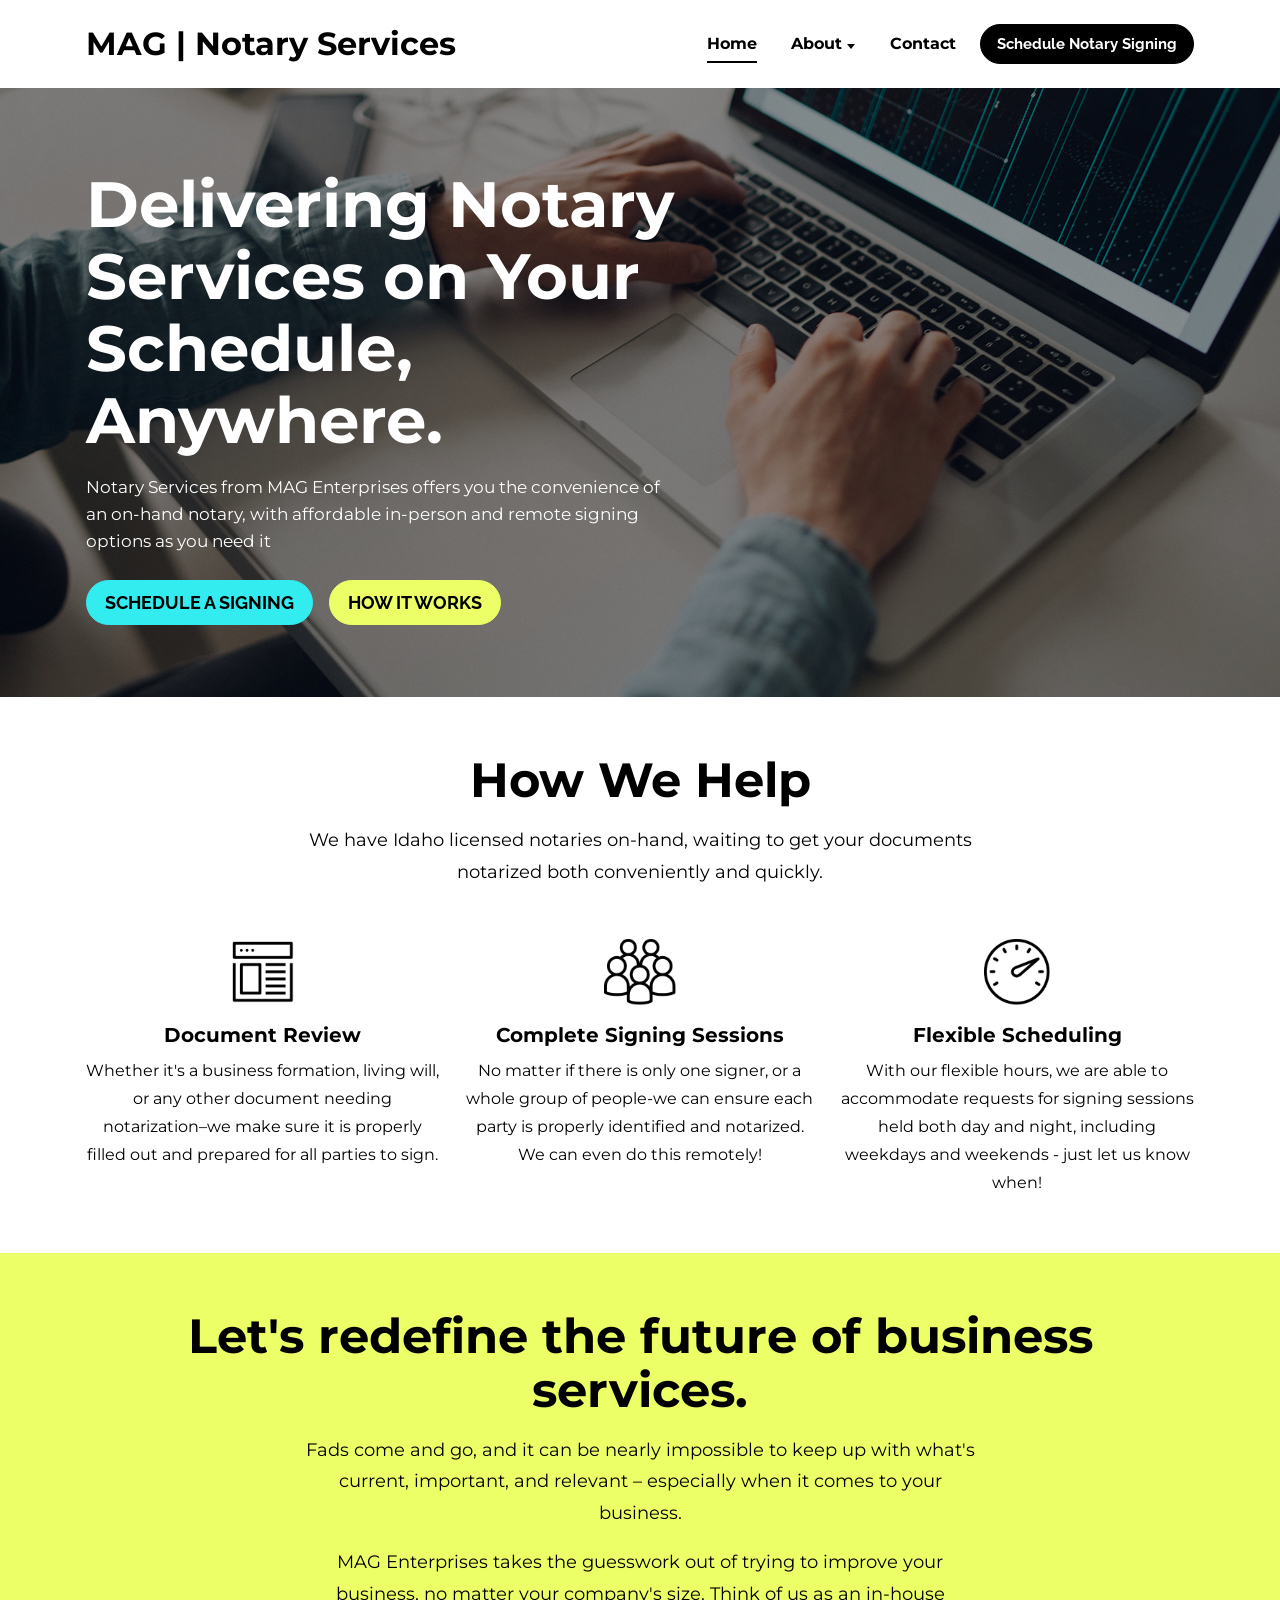
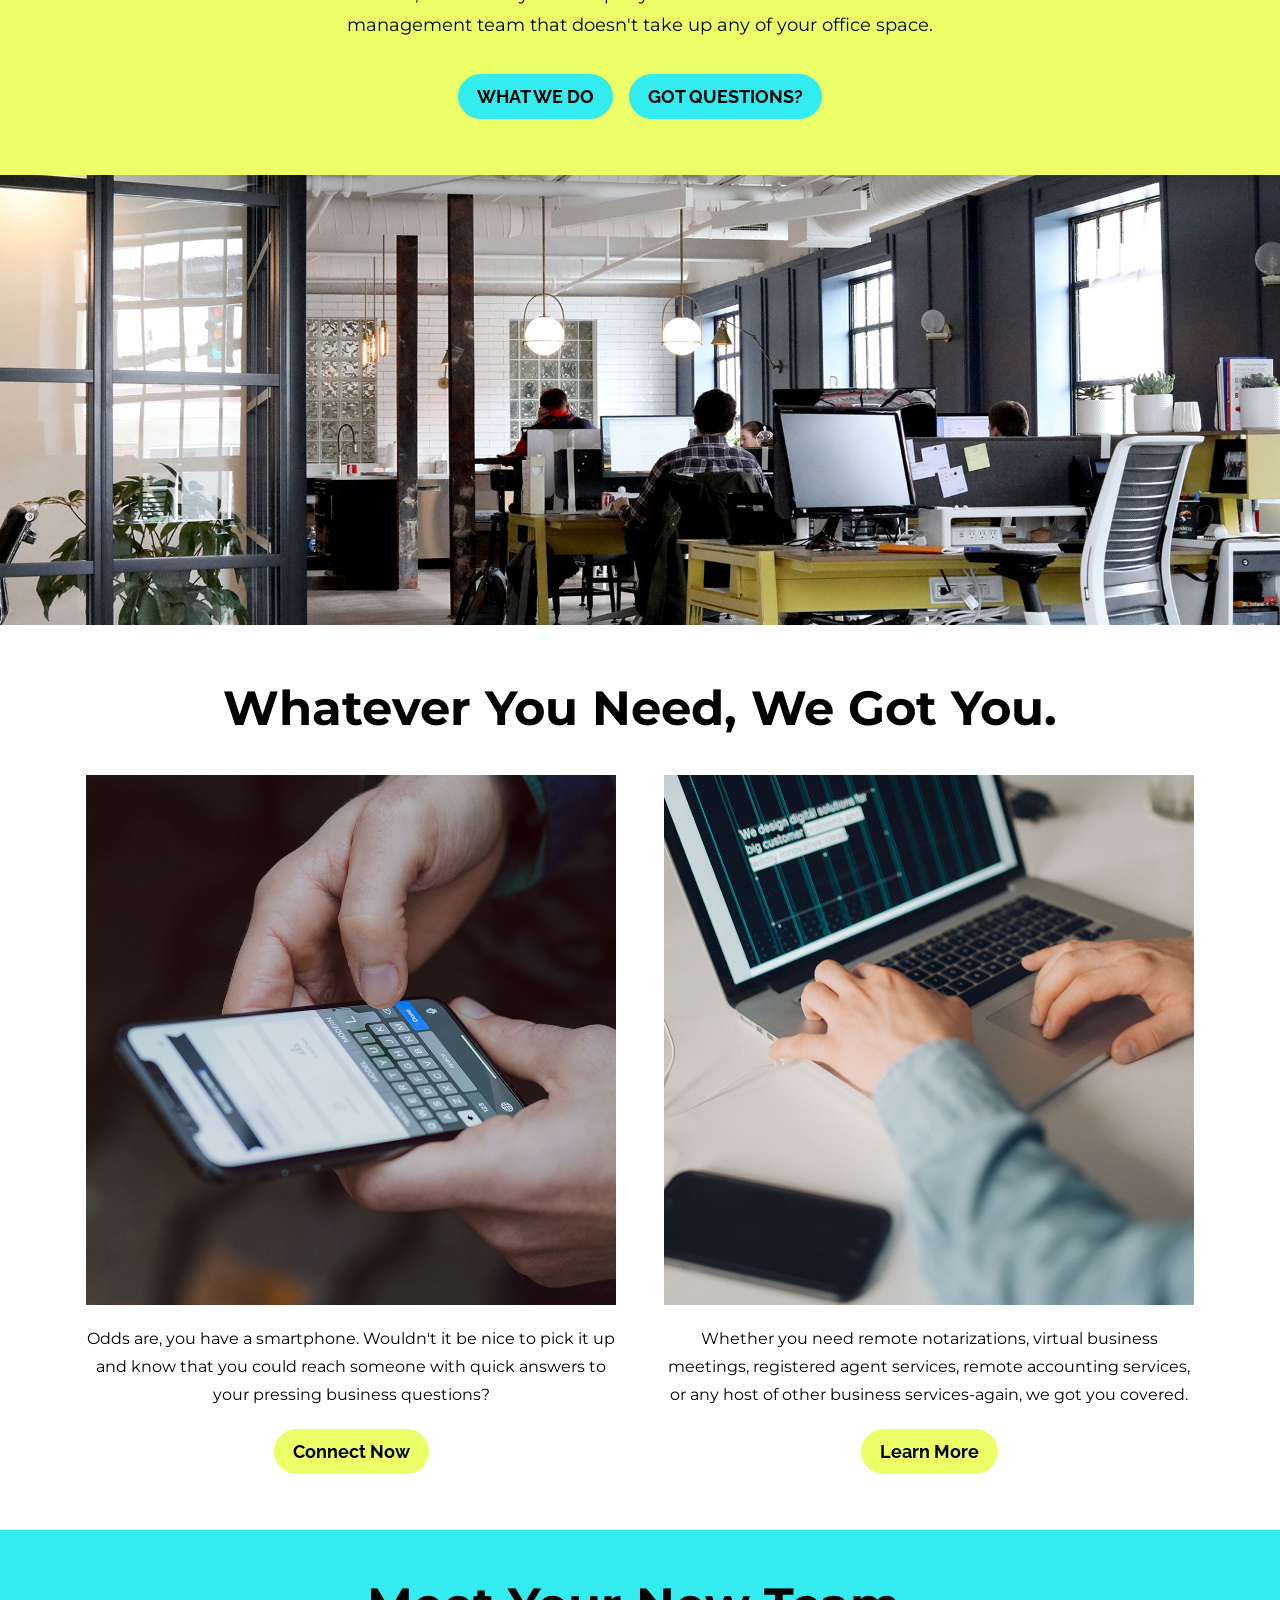
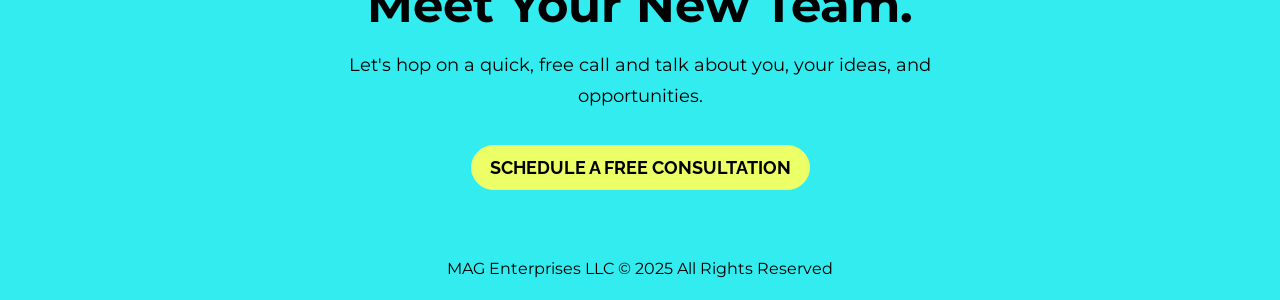
==== index.html @ 3c6b7f9f "Idaho-Notary.com static site" ====
<!DOCTYPE html>
<html lang="en">
<head>
  <meta charset="utf-8">
  <meta name="viewport" content="width=device-width, initial-scale=1">
  <title>Home</title>
  <meta name="description" content="Best Idaho Notary, including Remote Notary Services, serving Boise, Meridian, Eagle, Nampa, Caldwell, Kuna, Star, Middleton, Emmett, and the Treasure Valley">
  <meta name="keywords" content="notary, best notary, remote notary, idaho notary, boise notary, online notary, nampa notary, caldwell notary, meridian notary, kuna notary, eagle notary, star notary, middleton notary, treasure valley notary, idaho notary online, idaho notary remote, notary near me">
  <link rel="canonical" href="https://www.idaho-notary.com/">
  <meta property="og:title" content="Home">
  <meta property="og:description" content="Best Idaho Notary, including Remote Notary Services, serving Boise, Meridian, Eagle, Nampa, Caldwell, Kuna, Star, Middleton, Emmett, and the Treasure Valley">
  <meta property="og:image" content="https://www.idaho-notary.com/assets/images/og-image.jpg">
  <meta property="og:image:width" content="1200">
  <meta property="og:image:height" content="630">
  <meta property="og:url" content="https://www.idaho-notary.com/">
  <meta property="og:type" content="website">
  <meta property="og:site_name" content="www.idaho-notary.com">
  <meta property="og:locale" content="en_US">
  <meta name="twitter:card" content="summary_large_image">
  <meta name="twitter:title" content="Home">
  <meta name="twitter:description" content="Best Idaho Notary, including Remote Notary Services, serving Boise, Meridian, Eagle, Nampa, Caldwell, Kuna, Star, Middleton, Emmett, and the Treasure Valley">
  <meta name="twitter:image" content="https://www.idaho-notary.com/assets/images/og-image.jpg">
  <link rel="icon" type="image/png" sizes="32x32" href="assets/images/favicon-32.png">
  <link rel="apple-touch-icon" href="assets/images/apple-touch-icon.png">
  <link rel="stylesheet" href="assets/css/fonts.css">
  <link rel="stylesheet" href="assets/css/site.css">
</head>
<body>
  <header class="site-header">
    <div class="container header-inner">
      <a class="logo" href="index.html">MAG | Notary Services</a>
      <button class="nav-toggle" type="button" aria-label="Open menu" aria-expanded="false"><span></span></button>
      <nav class="site-nav" aria-label="Primary">
        <ul>
          <li><a class="nav-link is-active" href="index.html">Home</a></li>
          <li class="has-sub">
            <a class="nav-link" href="about-us.html">About <span class="caret" aria-hidden="true"></span></a>
            <div class="subnav">
              <a href="about-us.html">About</a>
              <a href="notary-pricing.html">Notary Services &amp; Pricing</a>
              <a href="team.html">Meet the Team</a>
            </div>
          </li>
          <li><a class="nav-link" href="contact.html">Contact</a></li>
          <li><a class="btn btn-dark" href="https://calendly.com/mag-idaho">Schedule Notary Signing</a></li>
        </ul>
      </nav>
    </div>
  </header>

  <main>
    <section class="hero hero-home" style="background-image: linear-gradient(rgba(0,0,0,0.39),rgba(0,0,0,0.39)), url('assets/images/hero-signing.jpg');">
      <div class="container">
        <div class="hero-narrow">
          <h1>Delivering Notary Services on Your Schedule, Anywhere.</h1>
          <p class="lede">Notary Services from MAG Enterprises offers you the convenience of an on-hand notary, with affordable in-person and remote signing options as you need it</p>
          <div class="btn-row">
            <a class="btn btn-cyan" href="https://calendly.com/mag-idaho"><b>SCHEDULE A SIGNING</b></a>
            <a class="btn btn-lime" href="notary-pricing.html"><b>HOW IT WORKS</b></a>
          </div>
        </div>
      </div>
    </section>

    <section class="section">
      <div class="container center">
        <h1 class="headline">How We Help</h1>
        <p class="lede-center">We have Idaho licensed notaries on-hand, waiting to get your documents notarized both conveniently and quickly.</p>
        <div class="icon-grid cols-3">
          <div class="icon-card">
            <img src="assets/images/icon-document.png" alt="">
            <h3>Document Review</h3>
            <p>Whether it's a business formation, living will, or any other document needing notarization–we make sure it is properly filled out and prepared for all parties to sign.</p>
          </div>
          <div class="icon-card">
            <img src="assets/images/icon-people.png" alt="">
            <h3>Complete Signing Sessions</h3>
            <p>No matter if there is only one signer, or a whole group of people-we can ensure each party is properly identified and notarized. We can even do this remotely!</p>
          </div>
          <div class="icon-card">
            <img src="assets/images/icon-clock.png" alt="">
            <h3>Flexible Scheduling</h3>
            <p>With our flexible hours, we are able to accommodate requests for signing sessions held both day and night, including weekdays and weekends - just let us know when!</p>
          </div>
        </div>
      </div>
    </section>

    <section class="band-lime">
      <div class="container">
        <h1 class="headline">Let's redefine the future of business services.</h1>
        <p class="lede-center">Fads come and go, and it can be nearly impossible to keep up with what's current, important, and relevant – especially when it comes to your business.</p>
        <p class="lede-center">MAG Enterprises takes the guesswork out of trying to improve your business, no matter your company's size. Think of us as an in-house management team that doesn't take up any of your office space.</p>
        <div class="btn-row center mt-32">
          <a class="btn btn-cyan" href="about-us.html"><b>WHAT WE DO</b></a>
          <a class="btn btn-cyan" href="contact.html"><b>GOT QUESTIONS?</b></a>
        </div>
      </div>
    </section>

    <div class="full-bleed" style="background-image: url('assets/images/office-workspace.jpg');" role="img" aria-label=""></div>

    <section class="section">
      <div class="container center">
        <h1 class="headline">Whatever You Need, We Got You.</h1>
        <div class="two-up">
          <figure>
            <img src="assets/images/photo-phone.jpg" alt="">
            <figcaption>
              <p>Odds are, you have a smartphone. Wouldn't it be nice to pick it up and know that you could reach someone with quick answers to your pressing business questions?</p>
              <a class="btn btn-lime" href="contact.html"><b>Connect Now</b></a>
            </figcaption>
          </figure>
          <figure>
            <img src="assets/images/photo-laptop.jpg" alt="">
            <figcaption>
              <p>Whether you need remote notarizations, virtual business meetings, registered agent services, remote accounting services, or any host of other business services-again, we got you covered.</p>
              <a class="btn btn-lime" href="about-us.html"><b>Learn More</b></a>
            </figcaption>
          </figure>
        </div>
      </div>
    </section>

    <section class="band-cyan">
      <div class="container">
        <h1 class="headline">Meet Your New Team.</h1>
        <p class="lede-center">Let's hop on a quick, free call and talk about you, your ideas, and opportunities.</p>
        <div class="mt-32">
          <a class="btn btn-lime" href="contact.html"><b>SCHEDULE A FREE CONSULTATION</b></a>
        </div>
      </div>
    </section>
  </main>

  <footer class="site-footer">
    <p>MAG Enterprises LLC © 2025 All Rights Reserved</p>
  </footer>
  <script src="assets/js/site.js"></script>
</body>
</html>
---- assets/css/fonts.css ----
/* Local latin fonts (Montserrat and Raleway files include a weight axis). */

@font-face {
  font-family: 'Montserrat';
  font-style: normal;
  font-weight: 100 900;
  font-display: swap;
  src: url('../fonts/montserrat.woff2') format('woff2');
  unicode-range: U+0000-00FF, U+0131, U+0152-0153, U+02BB-02BC, U+02C6, U+02DA, U+02DC, U+0304, U+0308, U+0329, U+2000-206F, U+20AC, U+2122, U+2191, U+2193, U+2212, U+2215, U+FEFF, U+FFFD;
}

@font-face {
  font-family: 'Raleway';
  font-style: normal;
  font-weight: 100 900;
  font-display: swap;
  src: url('../fonts/raleway.woff2') format('woff2');
  unicode-range: U+0000-00FF, U+0131, U+0152-0153, U+02BB-02BC, U+02C6, U+02DA, U+02DC, U+0304, U+0308, U+0329, U+2000-206F, U+20AC, U+2122, U+2191, U+2193, U+2212, U+2215, U+FEFF, U+FFFD;
}

@font-face {
  font-family: 'Lato';
  font-style: normal;
  font-weight: 400;
  font-display: swap;
  src: url('../fonts/lato-normal-400.woff2') format('woff2');
  unicode-range: U+0000-00FF, U+0131, U+0152-0153, U+02BB-02BC, U+02C6, U+02DA, U+02DC, U+0304, U+0308, U+0329, U+2000-206F, U+20AC, U+2122, U+2191, U+2193, U+2212, U+2215, U+FEFF, U+FFFD;
}

@font-face {
  font-family: 'Lato';
  font-style: normal;
  font-weight: 700;
  font-display: swap;
  src: url('../fonts/lato-normal-700.woff2') format('woff2');
  unicode-range: U+0000-00FF, U+0131, U+0152-0153, U+02BB-02BC, U+02C6, U+02DA, U+02DC, U+0304, U+0308, U+0329, U+2000-206F, U+20AC, U+2122, U+2191, U+2193, U+2212, U+2215, U+FEFF, U+FFFD;
}
---- assets/css/site.css ----
/* Idaho Notary — static replica of the Leadpages site, no Leadpages code. */
:root {
  --black: #000;
  --white: #fff;
  --cyan: rgb(50, 236, 239);
  --cyan-hover: rgb(39, 186, 188);
  --lime: rgb(237, 255, 103);
  --lime-hover: rgb(190, 204, 82);
  --purple: rgb(101, 66, 255);
  --purple-hover: rgb(81, 53, 204);
  --muted: #999;
  --soft: #f4f4f4;
  --text: #000;
  --header-h: 88px;
  --container: 1140px;
  --radius-pill: 10000px;
  --font: "Montserrat", sans-serif;
  --font-btn: "Raleway", sans-serif;
}

*, *::before, *::after { box-sizing: border-box; }
html { scroll-behavior: smooth; }
html, body { margin: 0; padding: 0; }
body {
  font-family: var(--font);
  font-weight: 400;
  color: var(--text);
  background: var(--white);
  line-height: 1.75;
  min-height: 100vh;
  display: flex;
  flex-direction: column;
  -webkit-font-smoothing: antialiased;
}
main { flex: 1 0 auto; }

img { max-width: 100%; height: auto; display: block; }
a { color: inherit; }
h1, h2, h3, h4 { font-family: var(--font); font-weight: 700; font-style: normal; margin: 0; line-height: 1.125; color: #000; }
p { margin: 0 0 1em; }
p:last-child { margin-bottom: 0; }

.container {
  width: 100%;
  max-width: var(--container);
  margin: 0 auto;
  padding: 0 20px;
}
@media (min-width: 768px) {
  .container { padding: 0 24px; }
}
@media (min-width: 1140px) {
  .container { padding: 0 16px; }
}

/* Buttons */
.btn {
  display: inline-flex;
  align-items: center;
  justify-content: center;
  border-style: solid;
  border-width: 1px;
  text-align: center;
  font-family: var(--font-btn);
  font-weight: 700;
  text-shadow: none;
  text-decoration: none;
  text-transform: none;
  letter-spacing: 0;
  transition: color 0.2s linear, background 0.2s linear, border-color 0.2s linear;
  position: relative;
  min-height: 36px;
  min-width: 72px;
  padding: 8px 18px;
  border-radius: var(--radius-pill);
  cursor: pointer;
  line-height: 1.5;
  font-size: 1.125rem;
  white-space: nowrap;
}
.btn-sm { font-size: 1rem; padding: 8px 18px; }
.btn-md { font-size: 1.125rem; padding: 10px 22px; min-height: 42px; }
.btn-lg { font-size: 1.125rem; padding: 12px 28px; }
.btn-full { width: 100%; }
.btn-wide { min-width: 260px; padding: 12px 36px; }
.btn-block { width: 100%; max-width: 420px; }

.btn-cyan { background: var(--cyan); border-color: var(--cyan); color: #000; }
.btn-cyan:hover { background: var(--cyan-hover); border-color: var(--cyan-hover); color: #000; }
.btn-lime { background: var(--lime); border-color: var(--lime); color: #000; }
.btn-lime:hover { background: var(--lime-hover); border-color: var(--lime-hover); color: #000; }
.btn-dark { background: #000; border-color: #000; color: #fff; font-size: 0.95rem; padding: 8px 16px; min-height: 40px; }
.btn-dark:hover { background: rgb(51,51,51); border-color: rgb(51,51,51); color: #fff; }
.btn-purple {
  background: var(--purple);
  border-color: var(--purple);
  color: #fff;
  font-family: var(--font);
  font-weight: 700;
  border-radius: 1px;
  min-height: 48px;
  padding: 14px 24px;
  width: 100%;
  font-size: 1rem;
}
.btn-purple:hover { background: var(--purple-hover); border-color: var(--purple-hover); color: #fff; }

.btn-row { display: flex; flex-wrap: wrap; gap: 16px; }
.btn-row.center { justify-content: center; }

/* Header */
.site-header {
  position: sticky;
  top: 0;
  left: 0;
  z-index: 50;
  width: 100%;
  background: #fff;
  transition: box-shadow 0.2s linear;
}
.site-header.scrolled { box-shadow: 0 0 2px 0 rgba(0,0,0,0.25), 0 1px 3px 0 rgba(0,0,0,0.2); }
.header-inner {
  display: flex;
  align-items: center;
  justify-content: space-between;
  min-height: var(--header-h);
  gap: 16px;
}
.logo {
  color: #000;
  font-family: var(--font);
  font-size: 2em;
  font-weight: 700;
  text-decoration: none;
  white-space: nowrap;
  line-height: 1.1;
}
@media (max-width: 959px) {
  .logo { font-size: 22px; padding-left: 8px; }
  .header-inner { min-height: 72px; }
}

.nav-toggle {
  display: none;
  background: none;
  border: 0;
  width: 44px;
  height: 44px;
  margin-right: 4px;
  cursor: pointer;
  position: relative;
  z-index: 60;
}
.nav-toggle span,
.nav-toggle span::before,
.nav-toggle span::after {
  display: block;
  width: 22px;
  height: 2px;
  background: #000;
  position: absolute;
  left: 11px;
  content: "";
  transition: transform 0.2s ease, top 0.2s ease, opacity 0.2s ease;
}
.nav-toggle span { top: 21px; }
.nav-toggle span::before { top: -7px; }
.nav-toggle span::after { top: 7px; }
.nav-open .nav-toggle span { background: transparent; }
.nav-open .nav-toggle span::before { top: 0; transform: rotate(45deg); }
.nav-open .nav-toggle span::after { top: 0; transform: rotate(-45deg); }

.site-nav { display: flex; align-items: center; }
.site-nav ul { display: flex; align-items: center; list-style: none; margin: 0; padding: 0; }
.site-nav a.nav-link {
  display: inline-block;
  color: #000;
  font-weight: 700;
  font-style: normal;
  text-decoration: none;
  margin-left: calc(12px + 0.67em);
  margin-right: 12px;
  padding: calc(10px + 0.32em) 0;
  position: relative;
  font-size: 1rem;
}
.site-nav a.nav-link::after {
  content: "";
  position: absolute;
  bottom: 6px;
  left: 0;
  right: 0;
  height: 2px;
  background: #000;
  opacity: 0;
  transition: all 0.1s ease;
}
.site-nav a.nav-link:hover::after,
.site-nav a.nav-link.is-active::after { opacity: 1; bottom: 10px; }
.site-nav .btn-dark { margin-left: 12px; }

.has-sub { position: relative; }
.has-sub > .nav-link { display: inline-flex; align-items: center; gap: 6px; }
.has-sub > .nav-link .caret {
  width: 0; height: 0;
  border-left: 4px solid transparent;
  border-right: 4px solid transparent;
  border-top: 5px solid #000;
  display: inline-block;
}
.subnav {
  display: none;
  position: absolute;
  top: 100%;
  right: 0;
  min-width: 220px;
  max-width: 320px;
  background: #fff;
  border-radius: 3px;
  box-shadow: 0 3px 6px 0 rgba(0,0,0,0.23), 0 3px 6px 0 rgba(0,0,0,0.16);
  padding: 12px;
  z-index: 70;
}
.has-sub:hover .subnav,
.has-sub:focus-within .subnav { display: block; }
.subnav a {
  display: block;
  color: #000;
  font-weight: 700;
  text-decoration: none;
  padding: 10px 12px;
  white-space: nowrap;
}
.subnav a:hover { background: #f5f5f5; }

@media (max-width: 959px) {
  .nav-toggle { display: block; }
  .site-nav {
    display: none;
    position: absolute;
    top: 100%;
    left: 0;
    right: 0;
    background: #fff;
    box-shadow: 0 4px 12px rgba(0,0,0,0.12);
    padding: 8px 20px 24px;
  }
  .nav-open .site-nav { display: block; }
  .site-nav ul { flex-direction: column; align-items: stretch; }
  .site-nav a.nav-link { margin: 0; padding: 14px 0; border-bottom: 1px solid #eee; }
  .site-nav a.nav-link::after { display: none; }
  .site-nav .btn-dark { margin: 16px 0 0; width: 100%; }
  .subnav {
    display: block;
    position: static;
    box-shadow: none;
    padding: 0 0 0 12px;
    min-width: 0;
    max-width: none;
  }
  .has-sub:hover .subnav { display: block; }
}

/* Footer */
.site-footer {
  background: var(--cyan);
  color: #000;
  text-align: center;
  padding: 18px 16px;
  font-size: 0.875rem;
  line-height: 1.125;
}
@media (min-width: 768px) {
  .site-footer { font-size: 1rem; padding: 22px 16px; }
}

/* Heroes */
.hero {
  position: relative;
  min-height: 50vh;
  background-size: cover;
  background-position: center center;
  background-repeat: no-repeat;
  color: #fff;
  display: flex;
  align-items: center;
}
.hero-home { padding: 64px 0 56px; }
.hero-overlay { /* applied via background-image in utility */ }
.hero h1 { color: #fff; }
.hero .lede { color: #fff; font-size: 1.05rem; line-height: 1.6; max-width: 36rem; margin: 1.1em 0 1.5em; }
.hero-narrow { max-width: 640px; }
.hero-center { text-align: center; width: 100%; padding: 72px 16px; justify-content: center; }
.hero-center h1 { color: #fff; font-size: 2.5rem; }
@media (min-width: 768px) {
  .hero-home h1 { font-size: 3.5rem; }
  .hero-center h1 { font-size: 3.5rem; }
  .hero-home { padding: 80px 0 72px; min-height: 56vh; }
}
@media (min-width: 960px) {
  .hero-home h1 { font-size: 4rem; }
}

.band-cyan {
  background: var(--cyan);
  text-align: center;
  padding: 48px 20px;
}
.band-cyan h1, .band-cyan h2, .band-cyan p { color: #000; }
.band-lime {
  background: var(--lime);
  text-align: center;
  padding: 56px 20px;
}
.band-lime h1, .band-lime h2, .band-lime p { color: #000; }
.band-dark {
  background: #1a1a1a;
  color: #fff;
  padding: 64px 20px;
}
.band-dark h1, .band-dark h2, .band-dark p, .band-dark li { color: #fff; }

.section { padding: 56px 0; }
.section-tight { padding: 40px 0; }
.section-loose { padding: 72px 0; }
.center { text-align: center; }
.headline { font-size: 2.25rem; }
@media (min-width: 768px) { .headline { font-size: 3rem; } }
.subhead { font-size: 1.25rem; font-weight: 700; }
@media (min-width: 768px) { .subhead { font-size: 1.5rem; } }

.lede-center {
  max-width: 42rem;
  margin: 1em auto 0;
  font-size: 1rem;
  line-height: 1.75;
}
@media (min-width: 768px) {
  .lede-center { font-size: 1.125rem; }
}

/* Icon grids */
.icon-grid {
  display: grid;
  gap: 36px 24px;
  margin-top: 48px;
}
.icon-grid.cols-3 { grid-template-columns: 1fr; }
.icon-grid.cols-4 { grid-template-columns: 1fr; }
@media (min-width: 600px) {
  .icon-grid.cols-3 { grid-template-columns: repeat(3, 1fr); }
  .icon-grid.cols-4 { grid-template-columns: repeat(2, 1fr); }
}
@media (min-width: 900px) {
  .icon-grid.cols-4 { grid-template-columns: repeat(4, 1fr); }
}
.icon-card { text-align: center; }
.icon-card img { width: 72px; height: 72px; margin: 0 auto 16px; object-fit: contain; }
.icon-card h3 { font-size: 1.25rem; margin-bottom: 10px; }
.icon-card p { font-size: 1rem; line-height: 1.75; }

.full-bleed {
  min-height: 50vh;
  background-size: cover;
  background-position: center;
}

/* Two-up photos */
.two-up {
  display: grid;
  gap: 32px 40px;
  margin-top: 40px;
}
@media (min-width: 768px) {
  .two-up { grid-template-columns: 1fr 1fr; gap: 48px; }
}
.two-up figure { margin: 0; }
.two-up img { width: 100%; aspect-ratio: 1 / 1; object-fit: cover; }
.two-up figcaption { text-align: center; margin-top: 20px; }
.two-up figcaption p { margin-bottom: 20px; font-size: 1rem; line-height: 1.75; }

.split {
  display: grid;
  gap: 32px;
  align-items: center;
}
@media (min-width: 768px) {
  .split.two { grid-template-columns: 1fr 1fr; gap: 48px; }
  .split.logo-copy { grid-template-columns: minmax(240px, 1fr) 1.2fr; gap: 56px; }
}
.split .logo-box { display: flex; justify-content: center; }
.split .logo-box img { width: 100%; max-width: 420px; }

.prose { font-size: 1.05rem; line-height: 1.75; max-width: 46rem; }
.prose.wide { max-width: 52rem; }
.prose.center-block { margin-left: auto; margin-right: auto; }
.prose + .prose { margin-top: 1em; }
.prose ul { margin: 1em 0; padding-left: 1.25em; }
.prose li { margin: 0.25em 0; }

/* Process card over photo */
.process-wrap {
  position: relative;
  min-height: 520px;
  background-size: cover;
  background-position: center;
  padding: 48px 20px;
  display: flex;
  align-items: center;
}
.process-card {
  background: #fff;
  padding: 36px 32px;
  max-width: 520px;
  box-shadow: 0 2px 12px rgba(0,0,0,0.08);
}
.process-card h2 { margin-bottom: 16px; font-size: 2rem; }
@media (min-width: 768px) {
  .process-wrap { padding: 64px 8vw; min-height: 560px; }
  .process-card { padding: 44px 40px; }
}

/* Team */
.team-hero {
  min-height: 200px;
  background-size: cover;
  background-position: center;
  display: flex;
  align-items: center;
  justify-content: center;
  padding: 36px 16px;
}
.team-hero img { width: min(920px, 100%); }
.bio {
  display: grid;
  gap: 32px;
  align-items: start;
  margin-top: 36px;
}
@media (min-width: 768px) {
  .bio { grid-template-columns: 340px 1fr; gap: 48px; align-items: center; }
}
.bio img {
  width: 100%;
  border-radius: 8px;
  box-shadow: 0 0 0 8px #cfcfcf;
}
.bio h2 { font-size: 2.5rem; margin-bottom: 16px; }

/* Pricing */
.jump-wrap { text-align: center; margin: 20px 0 40px; }
.features-bar { background: #fff; padding: 48px 0 56px; }
.pricing-cards {
  display: grid;
  gap: 24px;
  margin-top: 36px;
}
@media (min-width: 900px) {
  .pricing-cards { grid-template-columns: repeat(3, 1fr); gap: 20px; }
}
.price-card {
  background: #111;
  color: #fff;
  padding: 28px 24px 32px;
  display: flex;
  flex-direction: column;
}
.price-card h3 { color: #fff; font-size: 1.5rem; margin-bottom: 12px; text-align: center; }
@media (min-width: 768px) { .price-card h3 { font-size: 1.75rem; } }
.price-card .desc { color: #fff; font-size: 0.95rem; line-height: 1.6; margin-bottom: 16px; text-align: left; }
.feature-list { list-style: none; margin: 0 0 20px; padding: 0; }
.feature-list li {
  color: #fff;
  padding: 6px 0 6px 22px;
  position: relative;
  font-size: 1rem;
  line-height: 1.5;
}
.feature-list li::before {
  content: "";
  width: 6px; height: 6px; border-radius: 50%;
  background: #fff;
  position: absolute; left: 4px; top: 0.7em;
}
.feature-list li.off { color: #999; }
.feature-list li.off s { text-decoration: line-through; }
.feature-list.checks li { padding-left: 26px; font-size: 0.85rem; font-weight: 700; }
.feature-list.checks li::before {
  content: "✓";
  width: auto; height: auto; background: none;
  color: #fff; font-size: 0.9rem; left: 0; top: 6px;
}
.price { color: #fff; text-align: center; font-size: 1.5rem; font-weight: 700; margin: 8px 0 4px; line-height: 1.2; }
.price-plus { color: #fff; text-align: center; font-size: 1.5rem; font-weight: 700; line-height: 1; margin: 0; }
.price-note { color: #fff; font-size: 0.8rem; line-height: 1.45; margin: 8px 0 16px; }
.price-card .btn { margin-top: auto; align-self: center; white-space: normal; text-align: center; }

.need-grid {
  display: grid;
  gap: 28px 40px;
  margin-top: 36px;
  text-align: left;
}
@media (min-width: 768px) {
  .need-grid { grid-template-columns: 280px 1fr; }
}
.need-grid h3 { font-size: 1.25rem; margin-bottom: 8px; }
.need-grid p { margin: 0; }

/* Confirmation steps */
.steps { max-width: 860px; margin: 0 auto; }
.step {
  display: grid;
  grid-template-columns: 88px 1fr;
  gap: 16px 28px;
  align-items: start;
  padding: 18px 0;
}
.step-num {
  color: var(--purple);
  font-size: 3.25rem;
  font-weight: 700;
  line-height: 0.875;
}
@media (min-width: 768px) {
  .step-num { font-size: 5rem; }
  .step { grid-template-columns: 140px 1fr; gap: 16px 36px; }
}
.step h2 { font-size: 1.5rem; margin-bottom: 8px; }
@media (min-width: 768px) { .step h2 { font-size: 1.875rem; } }

/* Contact */
.contact-grid {
  display: grid;
  gap: 40px;
  align-items: start;
}
@media (min-width: 900px) {
  .contact-grid { grid-template-columns: 1fr 1fr; gap: 56px; }
}
.contact-grid h1 { font-size: 2.75rem; margin-bottom: 20px; }
@media (min-width: 768px) { .contact-grid h1 { font-size: 3.5rem; } }
.office { text-align: center; margin-top: 48px; font-size: 1.05rem; }
.office strong { font-weight: 700; }

.form-field { margin-bottom: 16px; }
.form-field label {
  display: block;
  font-size: 0.95rem;
  font-weight: 500;
  margin-bottom: 6px;
}
.form-field input[type="text"],
.form-field input[type="email"],
.form-field input[type="tel"],
.form-field textarea {
  width: 100%;
  border: 1px solid #c5c5c5;
  border-radius: 2px;
  padding: 10px 12px;
  font-family: var(--font);
  font-size: 1rem;
  background: #fff;
  color: #000;
}
.form-field textarea { min-height: 110px; resize: vertical; }
.form-field input:focus,
.form-field textarea:focus { outline: 2px solid var(--purple); outline-offset: 1px; }
.form-check { display: flex; align-items: flex-start; gap: 8px; font-size: 0.95rem; margin: 12px 0 20px; }
.form-check input { margin-top: 3px; }
.form-success {
  display: none;
  background: #f0fdf4;
  color: #166534;
  border: 1px solid #bbf7d0;
  padding: 14px 16px;
  margin-bottom: 16px;
  border-radius: 3px;
}
.form-success.is-visible { display: block; }
.form-error {
  display: none;
  background: #fef2f2;
  color: #991b1b;
  border: 1px solid #fecaca;
  padding: 14px 16px;
  margin-bottom: 16px;
  border-radius: 3px;
}
.form-error.is-visible { display: block; }

/* 404 */
.page-404 { text-align: center; padding: 48px 16px 72px; }
.page-404 img { width: min(520px, 100%); margin: 0 auto 24px; }
.page-404 h1 { font-size: 2.5rem; margin-bottom: 16px; }
@media (min-width: 768px) { .page-404 h1 { font-size: 3.25rem; } }
.page-404 p { font-size: 1.125rem; margin-bottom: 24px; }

/* misc */
.mt-24 { margin-top: 24px; }
.mt-32 { margin-top: 32px; }
.mt-40 { margin-top: 40px; }
.mb-0 { margin-bottom: 0; }
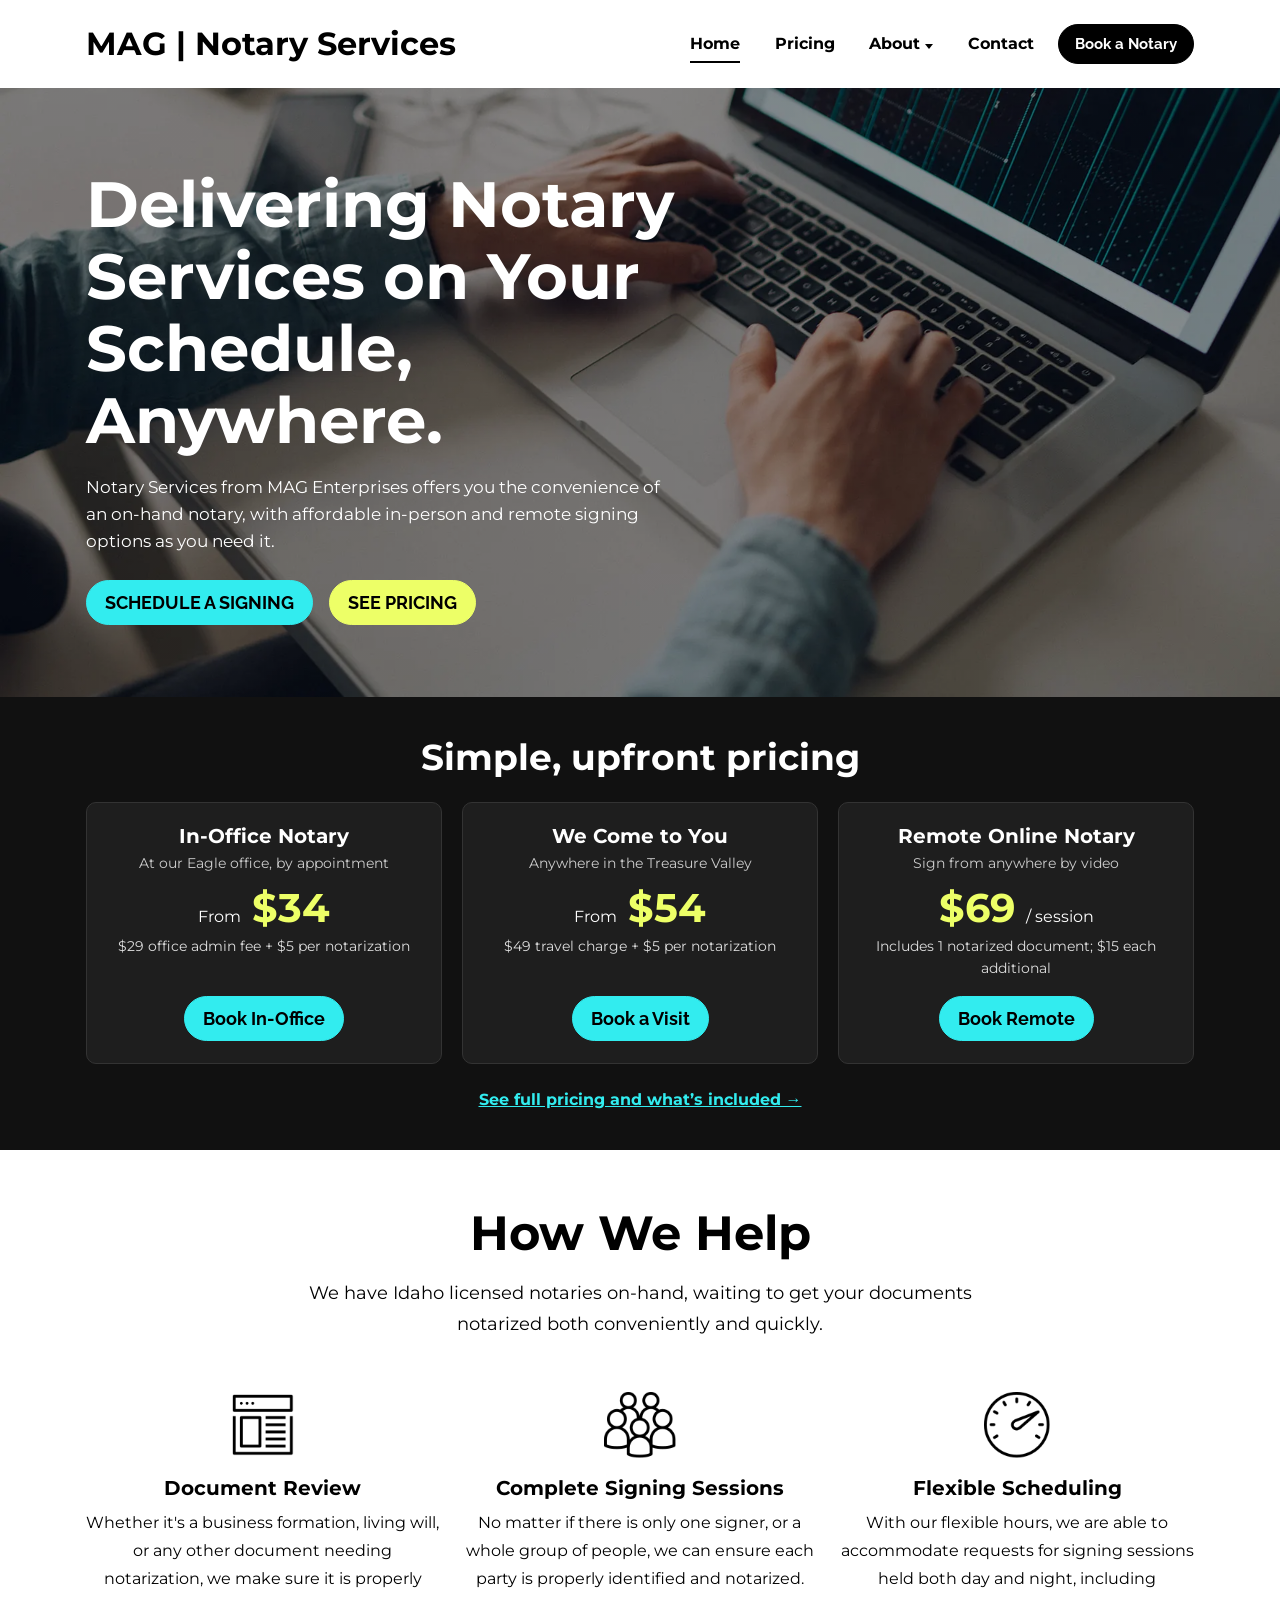
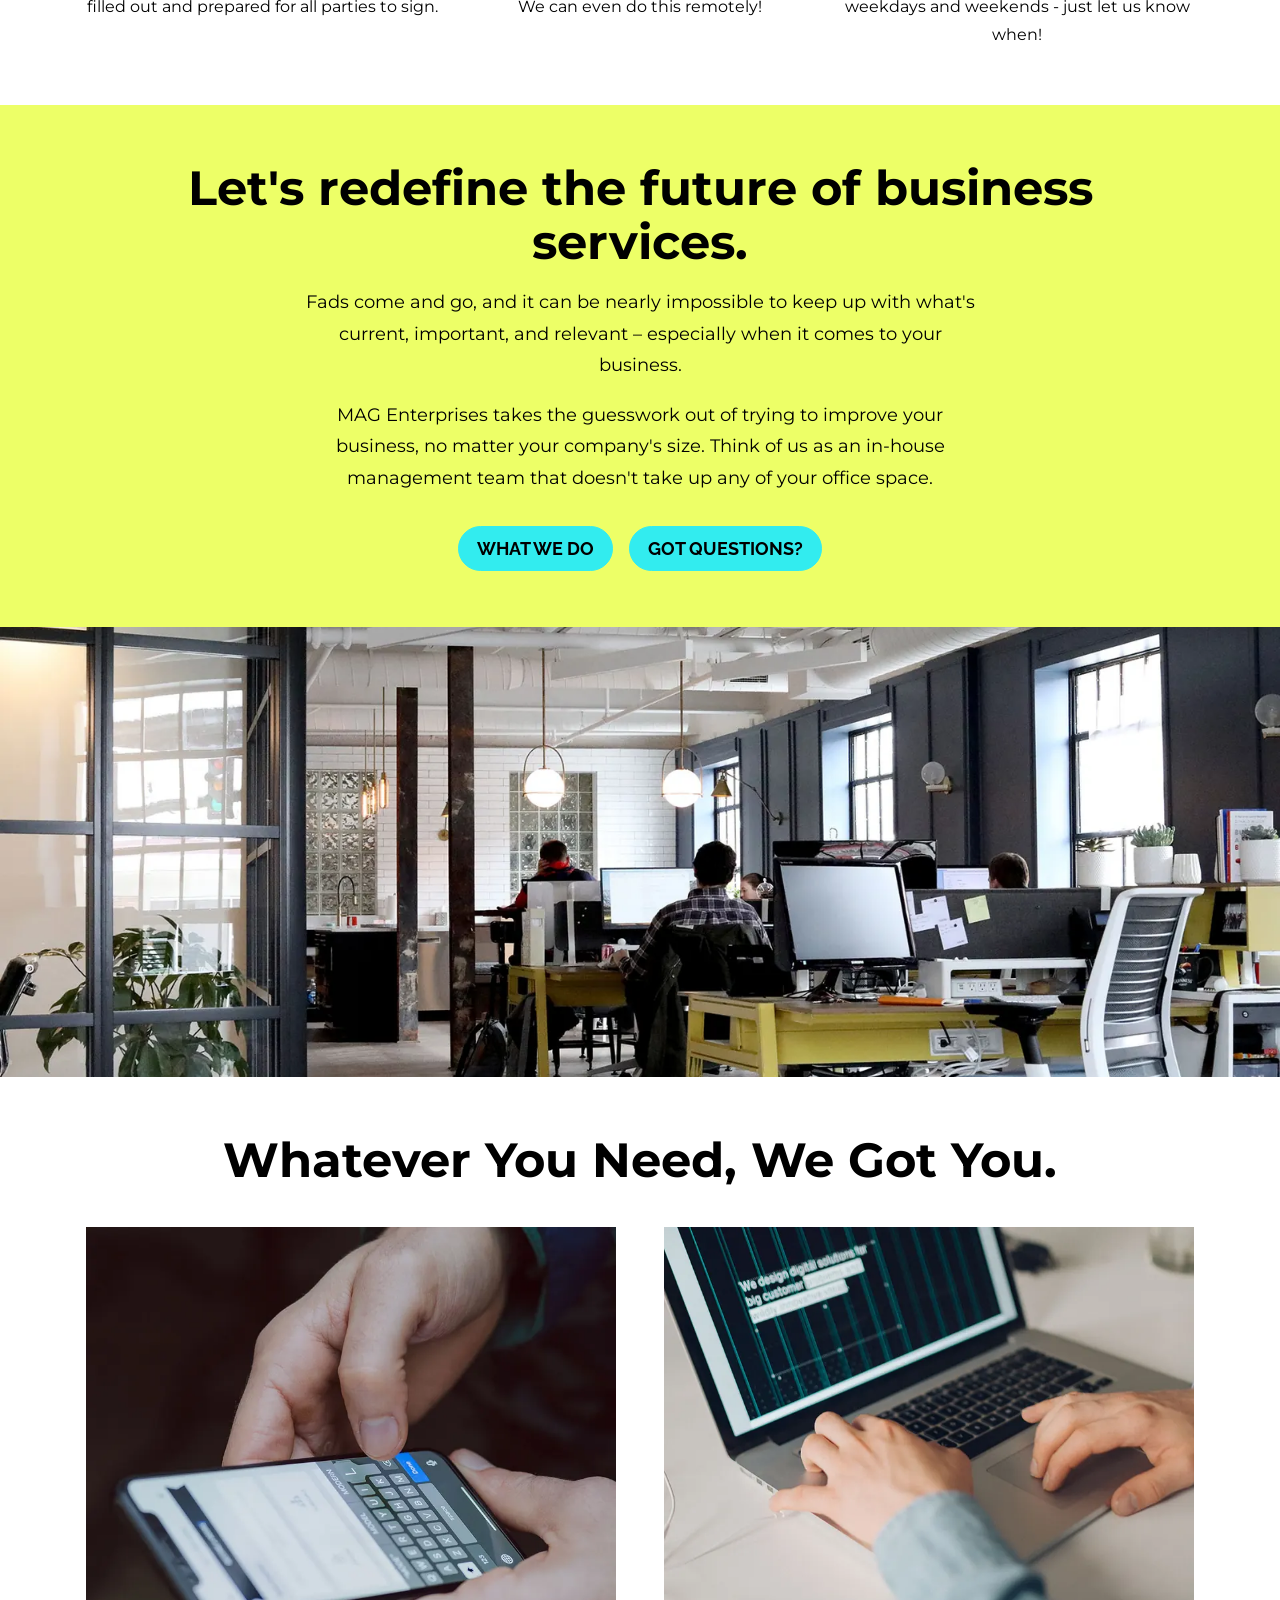
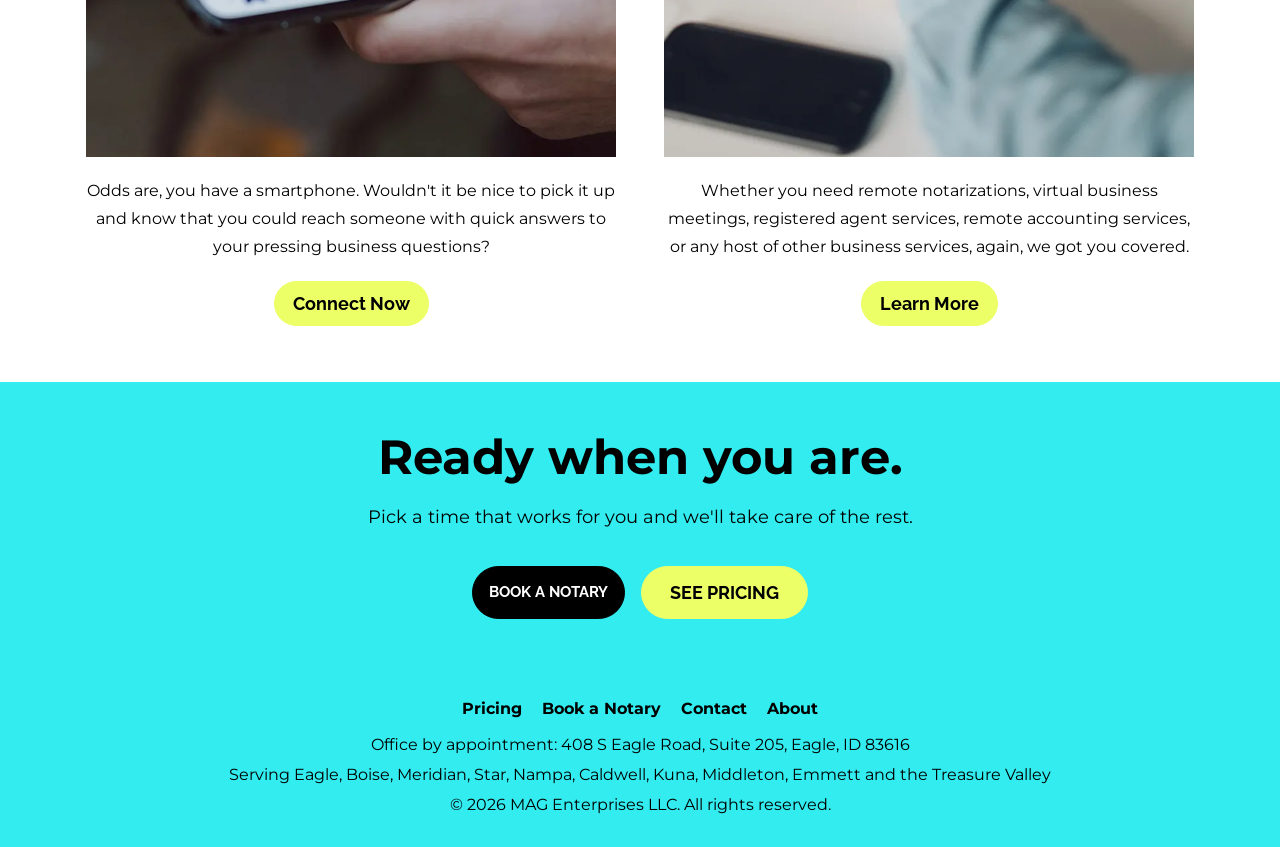
==== commit be8c6e2d: "Pass 1: pricing in nav, homepage price strip, prices-first pricing page, new prices ($29 office fee," ====
--- a/index.html
+++ b/index.html
@@ -3,27 +3,121 @@
 <head>
   <meta charset="utf-8">
   <meta name="viewport" content="width=device-width, initial-scale=1">
-  <title>Home</title>
-  <meta name="description" content="Best Idaho Notary, including Remote Notary Services, serving Boise, Meridian, Eagle, Nampa, Caldwell, Kuna, Star, Middleton, Emmett, and the Treasure Valley">
-  <meta name="keywords" content="notary, best notary, remote notary, idaho notary, boise notary, online notary, nampa notary, caldwell notary, meridian notary, kuna notary, eagle notary, star notary, middleton notary, treasure valley notary, idaho notary online, idaho notary remote, notary near me">
-  <link rel="canonical" href="https://www.idaho-notary.com/">
-  <meta property="og:title" content="Home">
-  <meta property="og:description" content="Best Idaho Notary, including Remote Notary Services, serving Boise, Meridian, Eagle, Nampa, Caldwell, Kuna, Star, Middleton, Emmett, and the Treasure Valley">
-  <meta property="og:image" content="https://www.idaho-notary.com/assets/images/og-image.jpg">
+  <title>Idaho Notary in Eagle, Boise &amp; Treasure Valley | Mobile, In-Office &amp; Remote | MAG Notary Services</title>
+  <meta name="description" content="Idaho notary in Eagle serving Boise, Meridian, Nampa and the Treasure Valley. In-office from $34, we come to you from $54, remote online notary $69 per session. Book online.">
+  <link rel="canonical" href="https://idaho-notary.com/">
+  <meta property="og:title" content="Idaho Notary in Eagle, Boise &amp; Treasure Valley | Mobile, In-Office &amp; Remote | MAG Notary Services">
+  <meta property="og:description" content="Idaho notary in Eagle serving Boise, Meridian, Nampa and the Treasure Valley. In-office from $34, we come to you from $54, remote online notary $69 per session. Book online.">
+  <meta property="og:image" content="https://idaho-notary.com/assets/images/og-image.jpg">
   <meta property="og:image:width" content="1200">
   <meta property="og:image:height" content="630">
-  <meta property="og:url" content="https://www.idaho-notary.com/">
+  <meta property="og:url" content="https://idaho-notary.com/">
   <meta property="og:type" content="website">
-  <meta property="og:site_name" content="www.idaho-notary.com">
+  <meta property="og:site_name" content="MAG Notary Services">
   <meta property="og:locale" content="en_US">
   <meta name="twitter:card" content="summary_large_image">
-  <meta name="twitter:title" content="Home">
-  <meta name="twitter:description" content="Best Idaho Notary, including Remote Notary Services, serving Boise, Meridian, Eagle, Nampa, Caldwell, Kuna, Star, Middleton, Emmett, and the Treasure Valley">
-  <meta name="twitter:image" content="https://www.idaho-notary.com/assets/images/og-image.jpg">
+  <meta name="twitter:title" content="Idaho Notary in Eagle, Boise &amp; Treasure Valley | Mobile, In-Office &amp; Remote | MAG Notary Services">
+  <meta name="twitter:description" content="Idaho notary in Eagle serving Boise, Meridian, Nampa and the Treasure Valley. In-office from $34, we come to you from $54, remote online notary $69 per session. Book online.">
+  <meta name="twitter:image" content="https://idaho-notary.com/assets/images/og-image.jpg">
   <link rel="icon" type="image/png" sizes="32x32" href="assets/images/favicon-32.png">
   <link rel="apple-touch-icon" href="assets/images/apple-touch-icon.png">
+  <link rel="preload" as="image" href="assets/images/hero-signing.webp" fetchpriority="high">
   <link rel="stylesheet" href="assets/css/fonts.css">
   <link rel="stylesheet" href="assets/css/site.css">
+  <script type="application/ld+json">
+{
+  "@context": "https://schema.org",
+  "@type": "Notary",
+  "name": "MAG Notary Services",
+  "url": "https://idaho-notary.com/",
+  "image": "https://idaho-notary.com/assets/images/og-image.jpg",
+  "parentOrganization": {
+    "@type": "Organization",
+    "name": "MAG Enterprises LLC"
+  },
+  "address": {
+    "@type": "PostalAddress",
+    "streetAddress": "408 S Eagle Road, Suite 205",
+    "addressLocality": "Eagle",
+    "addressRegion": "ID",
+    "postalCode": "83616",
+    "addressCountry": "US"
+  },
+  "areaServed": [
+    {
+      "@type": "City",
+      "name": "Eagle, ID"
+    },
+    {
+      "@type": "City",
+      "name": "Boise, ID"
+    },
+    {
+      "@type": "City",
+      "name": "Meridian, ID"
+    },
+    {
+      "@type": "City",
+      "name": "Star, ID"
+    },
+    {
+      "@type": "City",
+      "name": "Nampa, ID"
+    },
+    {
+      "@type": "City",
+      "name": "Caldwell, ID"
+    },
+    {
+      "@type": "City",
+      "name": "Kuna, ID"
+    },
+    {
+      "@type": "City",
+      "name": "Middleton, ID"
+    },
+    {
+      "@type": "City",
+      "name": "Emmett, ID"
+    }
+  ],
+  "makesOffer": [
+    {
+      "@type": "Offer",
+      "name": "In-Office Notarization (Eagle)",
+      "description": "$29 office admin fee + $5 per notarial act. From $34 with one notarization.",
+      "priceCurrency": "USD",
+      "priceSpecification": {
+        "@type": "PriceSpecification",
+        "minPrice": 34,
+        "priceCurrency": "USD"
+      }
+    },
+    {
+      "@type": "Offer",
+      "name": "Traveling Notary (we come to you)",
+      "description": "$49 travel charge (first 20 miles) + $5 per notarial act. From $54 with one notarization.",
+      "priceCurrency": "USD",
+      "priceSpecification": {
+        "@type": "PriceSpecification",
+        "minPrice": 54,
+        "priceCurrency": "USD"
+      }
+    },
+    {
+      "@type": "Offer",
+      "name": "Remote Online Notary Session",
+      "description": "$69 per session, includes 1 notarized document and up to 3 non-notarized documents.",
+      "priceCurrency": "USD",
+      "priceSpecification": {
+        "@type": "PriceSpecification",
+        "minPrice": 69,
+        "priceCurrency": "USD"
+      }
+    }
+  ]
+}
+  </script>
 </head>
 <body>
   <header class="site-header">
@@ -33,52 +127,82 @@
       <nav class="site-nav" aria-label="Primary">
         <ul>
           <li><a class="nav-link is-active" href="index.html">Home</a></li>
+          <li><a class="nav-link" href="notary-pricing.html">Pricing</a></li>
           <li class="has-sub">
             <a class="nav-link" href="about-us.html">About <span class="caret" aria-hidden="true"></span></a>
             <div class="subnav">
-              <a href="about-us.html">About</a>
-              <a href="notary-pricing.html">Notary Services &amp; Pricing</a>
+              <a href="about-us.html">About Us</a>
               <a href="team.html">Meet the Team</a>
             </div>
           </li>
           <li><a class="nav-link" href="contact.html">Contact</a></li>
-          <li><a class="btn btn-dark" href="https://calendly.com/mag-idaho">Schedule Notary Signing</a></li>
+          <li><a class="btn btn-dark" href="https://calendly.com/mag-idaho">Book a Notary</a></li>
         </ul>
       </nav>
     </div>
   </header>
 
   <main>
-    <section class="hero hero-home" style="background-image: linear-gradient(rgba(0,0,0,0.39),rgba(0,0,0,0.39)), url('assets/images/hero-signing.jpg');">
+    <section class="hero hero-home" style="background-image: linear-gradient(rgba(0,0,0,0.39),rgba(0,0,0,0.39)), url('assets/images/hero-signing.webp');">
       <div class="container">
         <div class="hero-narrow">
           <h1>Delivering Notary Services on Your Schedule, Anywhere.</h1>
-          <p class="lede">Notary Services from MAG Enterprises offers you the convenience of an on-hand notary, with affordable in-person and remote signing options as you need it</p>
+          <p class="lede">Notary Services from MAG Enterprises offers you the convenience of an on-hand notary, with affordable in-person and remote signing options as you need it.</p>
           <div class="btn-row">
             <a class="btn btn-cyan" href="https://calendly.com/mag-idaho"><b>SCHEDULE A SIGNING</b></a>
-            <a class="btn btn-lime" href="notary-pricing.html"><b>HOW IT WORKS</b></a>
-          </div>
-        </div>
+            <a class="btn btn-lime" href="notary-pricing.html#pricing"><b>SEE PRICING</b></a>
+          </div>
+        </div>
+      </div>
+    </section>
+
+    <section class="price-strip" aria-labelledby="price-strip-title">
+      <div class="container">
+        <h2 id="price-strip-title" class="strip-title">Simple, upfront pricing</h2>
+        <div class="strip-grid">
+          <article class="strip-card">
+            <h3>In-Office Notary</h3>
+            <p class="strip-sub">At our Eagle office, by appointment</p>
+            <p class="strip-price"><span>From</span> $34</p>
+            <p class="strip-math">$29 office admin fee + $5 per notarization</p>
+            <a class="btn btn-cyan" href="https://calendly.com/mag-idaho"><b>Book In-Office</b></a>
+          </article>
+          <article class="strip-card">
+            <h3>We Come to You</h3>
+            <p class="strip-sub">Anywhere in the Treasure Valley</p>
+            <p class="strip-price"><span>From</span> $54</p>
+            <p class="strip-math">$49 travel charge + $5 per notarization</p>
+            <a class="btn btn-cyan" href="https://calendly.com/mag-idaho"><b>Book a Visit</b></a>
+          </article>
+          <article class="strip-card">
+            <h3>Remote Online Notary</h3>
+            <p class="strip-sub">Sign from anywhere by video</p>
+            <p class="strip-price">$69 <span>/ session</span></p>
+            <p class="strip-math">Includes 1 notarized document; $15 each additional</p>
+            <a class="btn btn-cyan" href="https://calendly.com/mag-idaho"><b>Book Remote</b></a>
+          </article>
+        </div>
+        <p class="strip-more"><a href="notary-pricing.html#pricing">See full pricing and what&rsquo;s included &rarr;</a></p>
       </div>
     </section>
 
     <section class="section">
       <div class="container center">
-        <h1 class="headline">How We Help</h1>
+        <h2 class="headline">How We Help</h2>
         <p class="lede-center">We have Idaho licensed notaries on-hand, waiting to get your documents notarized both conveniently and quickly.</p>
         <div class="icon-grid cols-3">
           <div class="icon-card">
-            <img src="assets/images/icon-document.png" alt="">
+            <img src="assets/images/icon-document.png" alt="" width="100" height="100" loading="lazy">
             <h3>Document Review</h3>
-            <p>Whether it's a business formation, living will, or any other document needing notarization–we make sure it is properly filled out and prepared for all parties to sign.</p>
+            <p>Whether it's a business formation, living will, or any other document needing notarization, we make sure it is properly filled out and prepared for all parties to sign.</p>
           </div>
           <div class="icon-card">
-            <img src="assets/images/icon-people.png" alt="">
+            <img src="assets/images/icon-people.png" alt="" width="100" height="100" loading="lazy">
             <h3>Complete Signing Sessions</h3>
-            <p>No matter if there is only one signer, or a whole group of people-we can ensure each party is properly identified and notarized. We can even do this remotely!</p>
+            <p>No matter if there is only one signer, or a whole group of people, we can ensure each party is properly identified and notarized. We can even do this remotely!</p>
           </div>
           <div class="icon-card">
-            <img src="assets/images/icon-clock.png" alt="">
+            <img src="assets/images/icon-clock.png" alt="" width="100" height="100" loading="lazy">
             <h3>Flexible Scheduling</h3>
             <p>With our flexible hours, we are able to accommodate requests for signing sessions held both day and night, including weekdays and weekends - just let us know when!</p>
           </div>
@@ -88,7 +212,7 @@
 
     <section class="band-lime">
       <div class="container">
-        <h1 class="headline">Let's redefine the future of business services.</h1>
+        <h2 class="headline">Let's redefine the future of business services.</h2>
         <p class="lede-center">Fads come and go, and it can be nearly impossible to keep up with what's current, important, and relevant – especially when it comes to your business.</p>
         <p class="lede-center">MAG Enterprises takes the guesswork out of trying to improve your business, no matter your company's size. Think of us as an in-house management team that doesn't take up any of your office space.</p>
         <div class="btn-row center mt-32">
@@ -98,23 +222,23 @@
       </div>
     </section>
 
-    <div class="full-bleed" style="background-image: url('assets/images/office-workspace.jpg');" role="img" aria-label=""></div>
+    <div class="full-bleed lazy-bg" data-bg="assets/images/office-workspace.webp" aria-hidden="true"></div>
 
     <section class="section">
       <div class="container center">
-        <h1 class="headline">Whatever You Need, We Got You.</h1>
+        <h2 class="headline">Whatever You Need, We Got You.</h2>
         <div class="two-up">
           <figure>
-            <img src="assets/images/photo-phone.jpg" alt="">
+            <img src="assets/images/photo-phone.webp" alt="" width="800" height="800" loading="lazy">
             <figcaption>
               <p>Odds are, you have a smartphone. Wouldn't it be nice to pick it up and know that you could reach someone with quick answers to your pressing business questions?</p>
               <a class="btn btn-lime" href="contact.html"><b>Connect Now</b></a>
             </figcaption>
           </figure>
           <figure>
-            <img src="assets/images/photo-laptop.jpg" alt="">
+            <img src="assets/images/photo-laptop.webp" alt="" width="800" height="800" loading="lazy">
             <figcaption>
-              <p>Whether you need remote notarizations, virtual business meetings, registered agent services, remote accounting services, or any host of other business services-again, we got you covered.</p>
+              <p>Whether you need remote notarizations, virtual business meetings, registered agent services, remote accounting services, or any host of other business services, again, we got you covered.</p>
               <a class="btn btn-lime" href="about-us.html"><b>Learn More</b></a>
             </figcaption>
           </figure>
@@ -124,18 +248,35 @@
 
     <section class="band-cyan">
       <div class="container">
-        <h1 class="headline">Meet Your New Team.</h1>
-        <p class="lede-center">Let's hop on a quick, free call and talk about you, your ideas, and opportunities.</p>
-        <div class="mt-32">
-          <a class="btn btn-lime" href="contact.html"><b>SCHEDULE A FREE CONSULTATION</b></a>
+        <h2 class="headline">Ready when you are.</h2>
+        <p class="lede-center">Pick a time that works for you and we'll take care of the rest.</p>
+        <div class="btn-row center mt-32">
+          <a class="btn btn-dark btn-lg" href="https://calendly.com/mag-idaho"><b>BOOK A NOTARY</b></a>
+          <a class="btn btn-lime btn-lg" href="notary-pricing.html#pricing"><b>SEE PRICING</b></a>
         </div>
       </div>
     </section>
   </main>
 
   <footer class="site-footer">
-    <p>MAG Enterprises LLC © 2025 All Rights Reserved</p>
+    <div class="container footer-inner">
+      <nav class="footer-links" aria-label="Footer">
+        <a href="notary-pricing.html">Pricing</a>
+        <a href="https://calendly.com/mag-idaho">Book a Notary</a>
+        <a href="contact.html">Contact</a>
+        <a href="about-us.html">About</a>
+      </nav>
+      <p>Office by appointment: 408 S Eagle Road, Suite 205, Eagle, ID 83616</p>
+      <p>Serving Eagle, Boise, Meridian, Star, Nampa, Caldwell, Kuna, Middleton, Emmett and the Treasure Valley</p>
+      <!-- TODO(Pass 2): add the business phone number here as a tap-to-call link (tel:) once Alex provides it. Do not guess a number. -->
+      <p>&copy; <span class="js-year">2026</span> MAG Enterprises LLC. All rights reserved.</p>
+    </div>
   </footer>
+  <div class="mobile-cta" role="region" aria-label="Quick actions">
+    <a class="btn btn-cyan" href="https://calendly.com/mag-idaho"><b>Book a Notary</b></a>
+    <a class="btn btn-lime" href="notary-pricing.html"><b>See Pricing</b></a>
+    <!-- TODO(Pass 2): add a "Call" button (tel:) here once Alex provides the business phone number. -->
+  </div>
   <script src="assets/js/site.js"></script>
 </body>
 </html>
--- a/assets/css/site.css
+++ b/assets/css/site.css
@@ -601,3 +601,61 @@
 .mt-32 { margin-top: 32px; }
 .mt-40 { margin-top: 40px; }
 .mb-0 { margin-bottom: 0; }
+
+/* ===== Pass 1 (Nov 2026): pricing visibility, mobile CTA, a11y ===== */
+.sr-only { position: absolute; width: 1px; height: 1px; padding: 0; margin: -1px; overflow: hidden; clip: rect(0,0,0,0); white-space: nowrap; border: 0; }
+.nowrap { white-space: nowrap; }
+a:focus-visible, button:focus-visible, .btn:focus-visible { outline: 3px solid var(--purple); outline-offset: 2px; }
+@media (max-width: 599px) {
+  .btn { white-space: normal; }
+}
+.contact-grid h2 { font-size: 2.75rem; margin-bottom: 20px; }
+@media (min-width: 768px) { .contact-grid h2 { font-size: 3.5rem; } }
+.band-dark .lede-center a { color: var(--lime); }
+
+/* Homepage "starting at" price strip */
+.price-strip { background: #111; color: #fff; padding: 40px 0 36px; }
+.price-strip .strip-title { color: #fff; text-align: center; font-size: 1.75rem; margin-bottom: 24px; }
+@media (min-width: 768px) { .price-strip .strip-title { font-size: 2.25rem; } }
+.strip-grid { display: grid; gap: 16px; }
+@media (min-width: 768px) { .strip-grid { grid-template-columns: repeat(3, 1fr); gap: 20px; } }
+.strip-card { background: #1e1e1e; border: 1px solid #333; border-radius: 10px; padding: 22px 20px; text-align: center; display: flex; flex-direction: column; align-items: center; }
+.strip-card h3 { color: #fff; font-size: 1.25rem; margin-bottom: 4px; }
+.strip-sub { color: #ccc; font-size: 0.9rem; margin: 0 0 10px; }
+.strip-price { color: var(--lime); font-size: 2.5rem; font-weight: 700; line-height: 1.1; margin: 0 0 6px; }
+.strip-price span { color: #fff; font-size: 1rem; font-weight: 400; }
+.strip-math { color: #ddd; font-size: 0.9rem; line-height: 1.5; margin: 0 0 16px; }
+.strip-card .btn { margin-top: auto; }
+.strip-more { text-align: center; margin: 22px 0 0; }
+.strip-more a { color: var(--cyan); font-weight: 700; }
+
+/* Pricing page: prices first */
+.pricing-top { padding-top: 48px; }
+.pricing-top .pricing-cards { margin-top: 28px; }
+.price-card .card-title { color: #fff; font-size: 1.5rem; margin-bottom: 8px; text-align: center; }
+@media (min-width: 768px) { .price-card .card-title { font-size: 1.6rem; } }
+.card-from { color: var(--lime); text-align: center; font-size: 2.75rem; font-weight: 700; line-height: 1.1; margin: 4px 0 14px; }
+.card-from span { color: #fff; font-size: 1rem; font-weight: 400; }
+.price-breakdown { border-top: 1px solid #333; margin: 0 0 18px; }
+.price-line { display: flex; justify-content: space-between; gap: 12px; padding: 8px 0; border-bottom: 1px solid #333; color: #fff; font-size: 0.95rem; line-height: 1.4; }
+.price-line span:last-child { font-weight: 700; white-space: nowrap; }
+.price-line.price-total { color: var(--lime); font-weight: 700; }
+.price-card .btn { margin: 0 0 18px; align-self: center; }
+.price-card .feature-list { margin-bottom: 8px; }
+
+/* Footer + sticky mobile CTA */
+.site-footer .footer-inner { line-height: 1.5; display: flex; flex-direction: column; align-items: center; gap: 6px; text-align: center; padding: 8px 0; }
+.site-footer .footer-inner p { margin: 0; }
+.footer-links { display: flex; flex-wrap: wrap; justify-content: center; gap: 6px 20px; font-weight: 700; margin-bottom: 6px; }
+.footer-links a { text-decoration: none; }
+.footer-links a:hover { text-decoration: underline; }
+.mobile-cta { display: none; }
+@media (max-width: 959px) {
+  .mobile-cta {
+    display: flex; gap: 10px; position: fixed; left: 0; right: 0; bottom: 0; z-index: 60;
+    padding: 10px 12px calc(10px + env(safe-area-inset-bottom)); background: #fff;
+    box-shadow: 0 -2px 10px rgba(0,0,0,0.15);
+  }
+  .mobile-cta .btn { flex: 1; font-size: 1rem; min-height: 46px; padding: 8px 10px; }
+  body { padding-bottom: 72px; }
+}
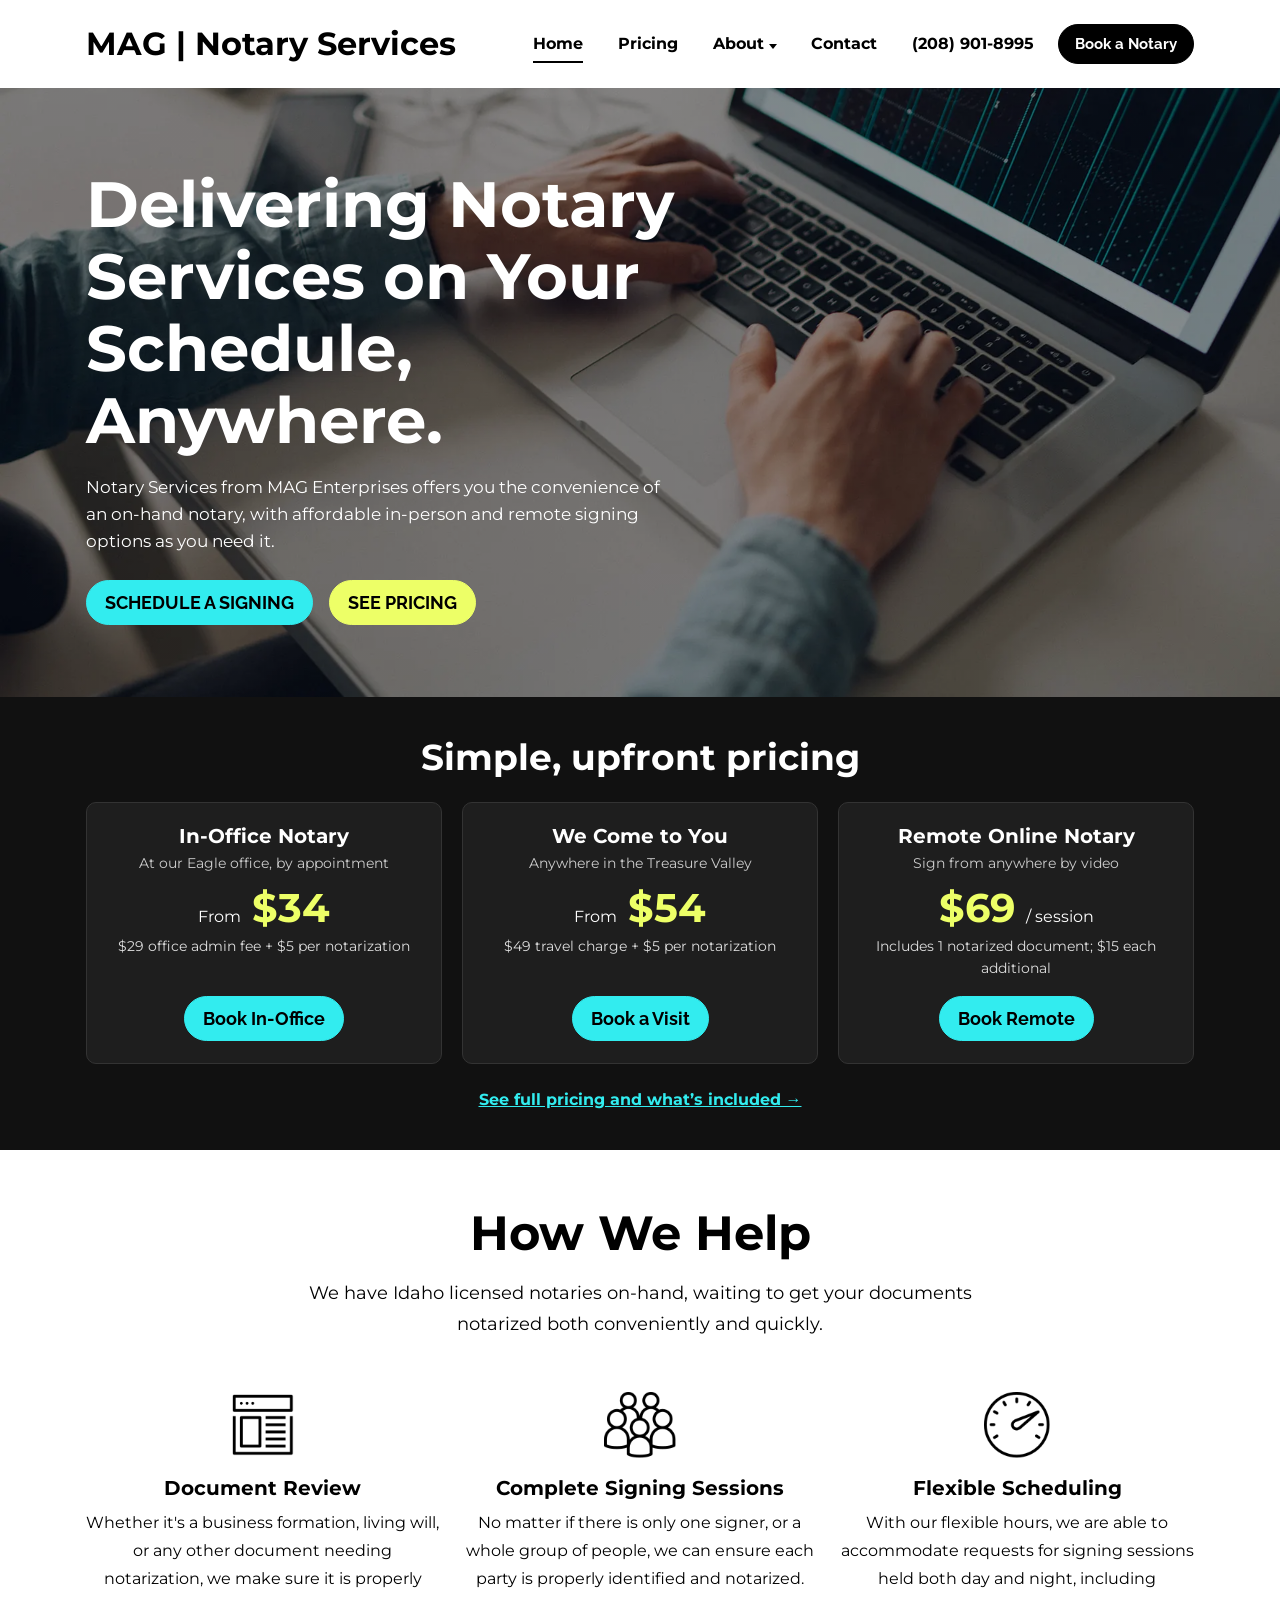
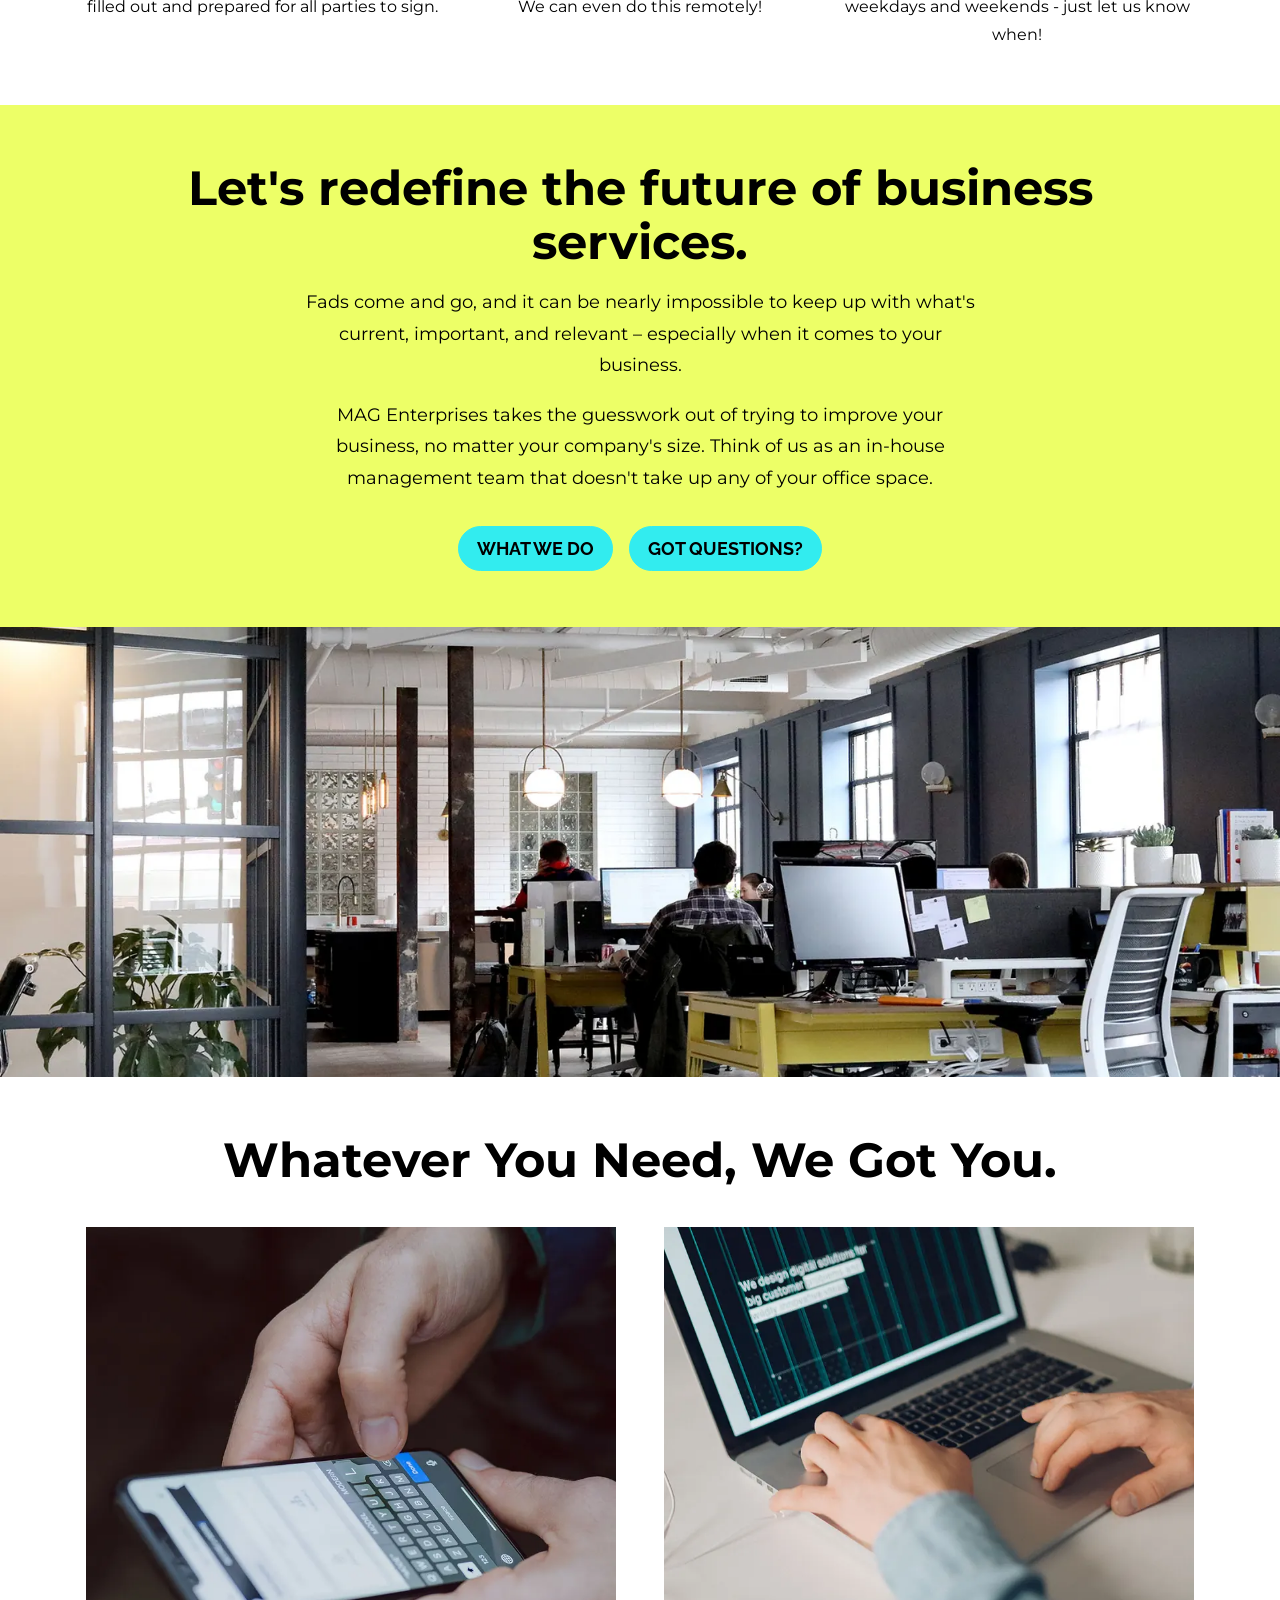
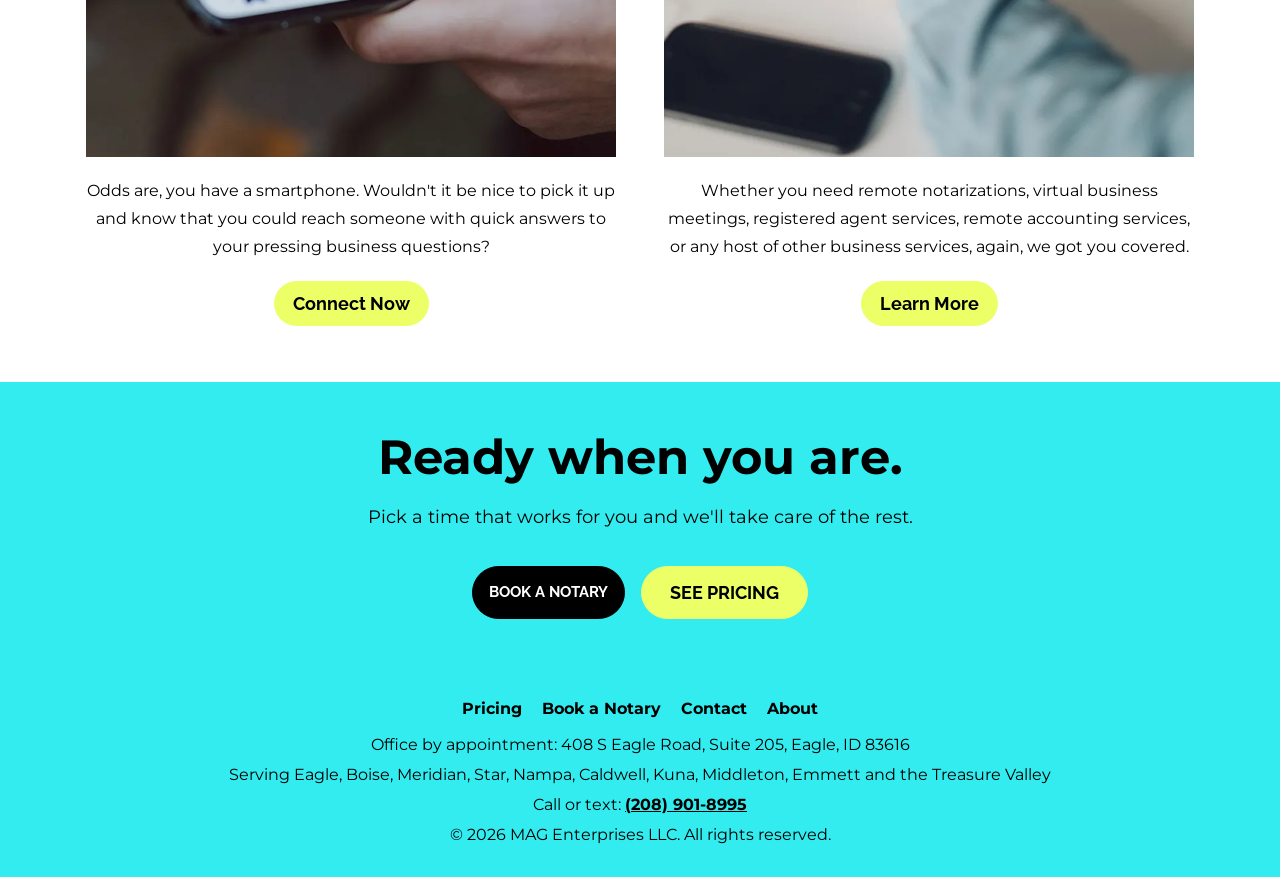
==== commit 6641a016: "Pass 2: business phone (208) 901-8995 (header, footer, mobile Call, contact, schema); contact page C" ====
--- a/index.html
+++ b/index.html
@@ -29,6 +29,7 @@
   "@context": "https://schema.org",
   "@type": "Notary",
   "name": "MAG Notary Services",
+  "telephone": "+1-208-901-8995",
   "url": "https://idaho-notary.com/",
   "image": "https://idaho-notary.com/assets/images/og-image.jpg",
   "parentOrganization": {
@@ -136,6 +137,7 @@
             </div>
           </li>
           <li><a class="nav-link" href="contact.html">Contact</a></li>
+          <li><a class="nav-link nav-phone" href="tel:+12089018995" aria-label="Call (208) 901-8995">(208) 901-8995</a></li>
           <li><a class="btn btn-dark" href="https://calendly.com/mag-idaho">Book a Notary</a></li>
         </ul>
       </nav>
@@ -268,14 +270,14 @@
       </nav>
       <p>Office by appointment: 408 S Eagle Road, Suite 205, Eagle, ID 83616</p>
       <p>Serving Eagle, Boise, Meridian, Star, Nampa, Caldwell, Kuna, Middleton, Emmett and the Treasure Valley</p>
-      <!-- TODO(Pass 2): add the business phone number here as a tap-to-call link (tel:) once Alex provides it. Do not guess a number. -->
+      <p>Call or text: <a class="footer-phone" href="tel:+12089018995">(208) 901-8995</a></p>
       <p>&copy; <span class="js-year">2026</span> MAG Enterprises LLC. All rights reserved.</p>
     </div>
   </footer>
   <div class="mobile-cta" role="region" aria-label="Quick actions">
-    <a class="btn btn-cyan" href="https://calendly.com/mag-idaho"><b>Book a Notary</b></a>
-    <a class="btn btn-lime" href="notary-pricing.html"><b>See Pricing</b></a>
-    <!-- TODO(Pass 2): add a "Call" button (tel:) here once Alex provides the business phone number. -->
+    <a class="btn btn-dark" href="tel:+12089018995"><b>Call</b></a>
+    <a class="btn btn-cyan" href="https://calendly.com/mag-idaho"><b>Book Now</b></a>
+    <a class="btn btn-lime" href="notary-pricing.html"><b>Pricing</b></a>
   </div>
   <script src="assets/js/site.js"></script>
 </body>
--- a/assets/css/site.css
+++ b/assets/css/site.css
@@ -659,3 +659,23 @@
   .mobile-cta .btn { flex: 1; font-size: 1rem; min-height: 46px; padding: 8px 10px; }
   body { padding-bottom: 72px; }
 }
+
+/* ===== Pass 2 (Nov 2026): phone, contact options, FormSubmit form ===== */
+.site-nav a.nav-phone { white-space: nowrap; }
+@media (min-width: 960px) and (max-width: 1139px) { .logo { font-size: 1.5em; } .site-nav a.nav-link { margin-left: 10px; margin-right: 10px; } .site-nav a.nav-phone { font-size: 0.9rem; } }
+.footer-phone { font-weight: 700; }
+.contact-options { list-style: none; padding: 0; margin: 20px 0 28px; display: grid; gap: 12px; max-width: 360px; }
+.contact-options .btn { width: 100%; }
+.btn-outline { background: #fff; border: 2px solid #000; color: #000; }
+.btn-outline:hover { background: #000; color: #fff; }
+.contact-grid .office { text-align: left; margin-top: 8px; font-size: 0.95rem; }
+.form-title { font-size: 1.5rem; margin-bottom: 16px; }
+.hp-field { position: absolute !important; left: -9999px !important; width: 1px; height: 1px; opacity: 0; }
+.form-field select {
+  width: 100%; border: 1px solid #c5c5c5; border-radius: 2px; padding: 10px 12px;
+  font-family: var(--font); font-size: 1rem; background: #fff; color: #000;
+}
+.form-field select:focus { outline: 2px solid var(--purple); outline-offset: 1px; }
+#contact-form { scroll-margin-top: 96px; }
+.mobile-cta .btn-dark { flex: 0.8; }
+.mobile-cta .btn { white-space: nowrap; }
